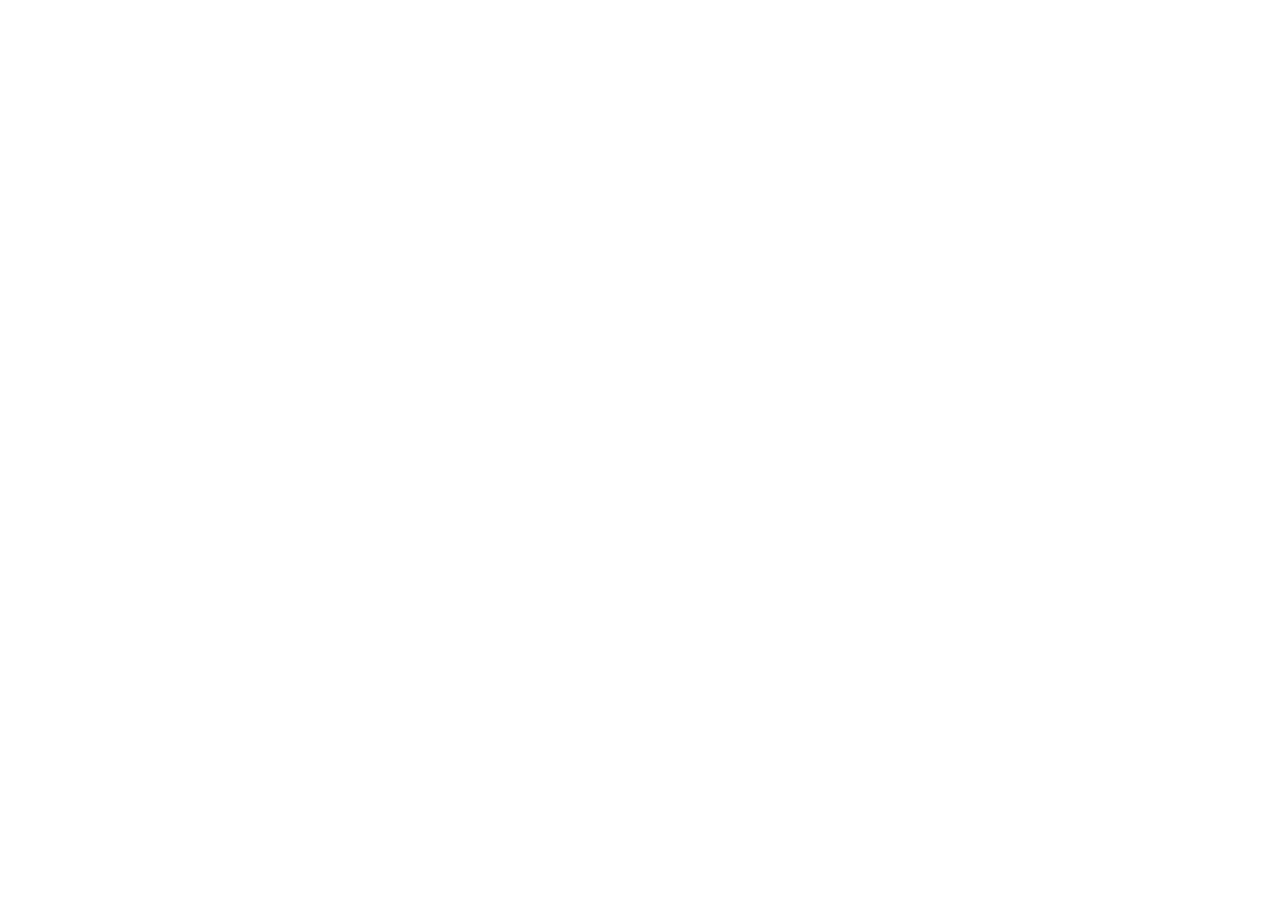
==== index.html @ 05d58f71 "commit" ====
<!doctype html>
<html lang="en">
  <head>
    <meta charset="UTF-8" />
    <meta name="viewport" content="width=device-width, initial-scale=1.0" />
    <title>Testimonials Grid Section</title>
  </head>
  <body></body>
</html>
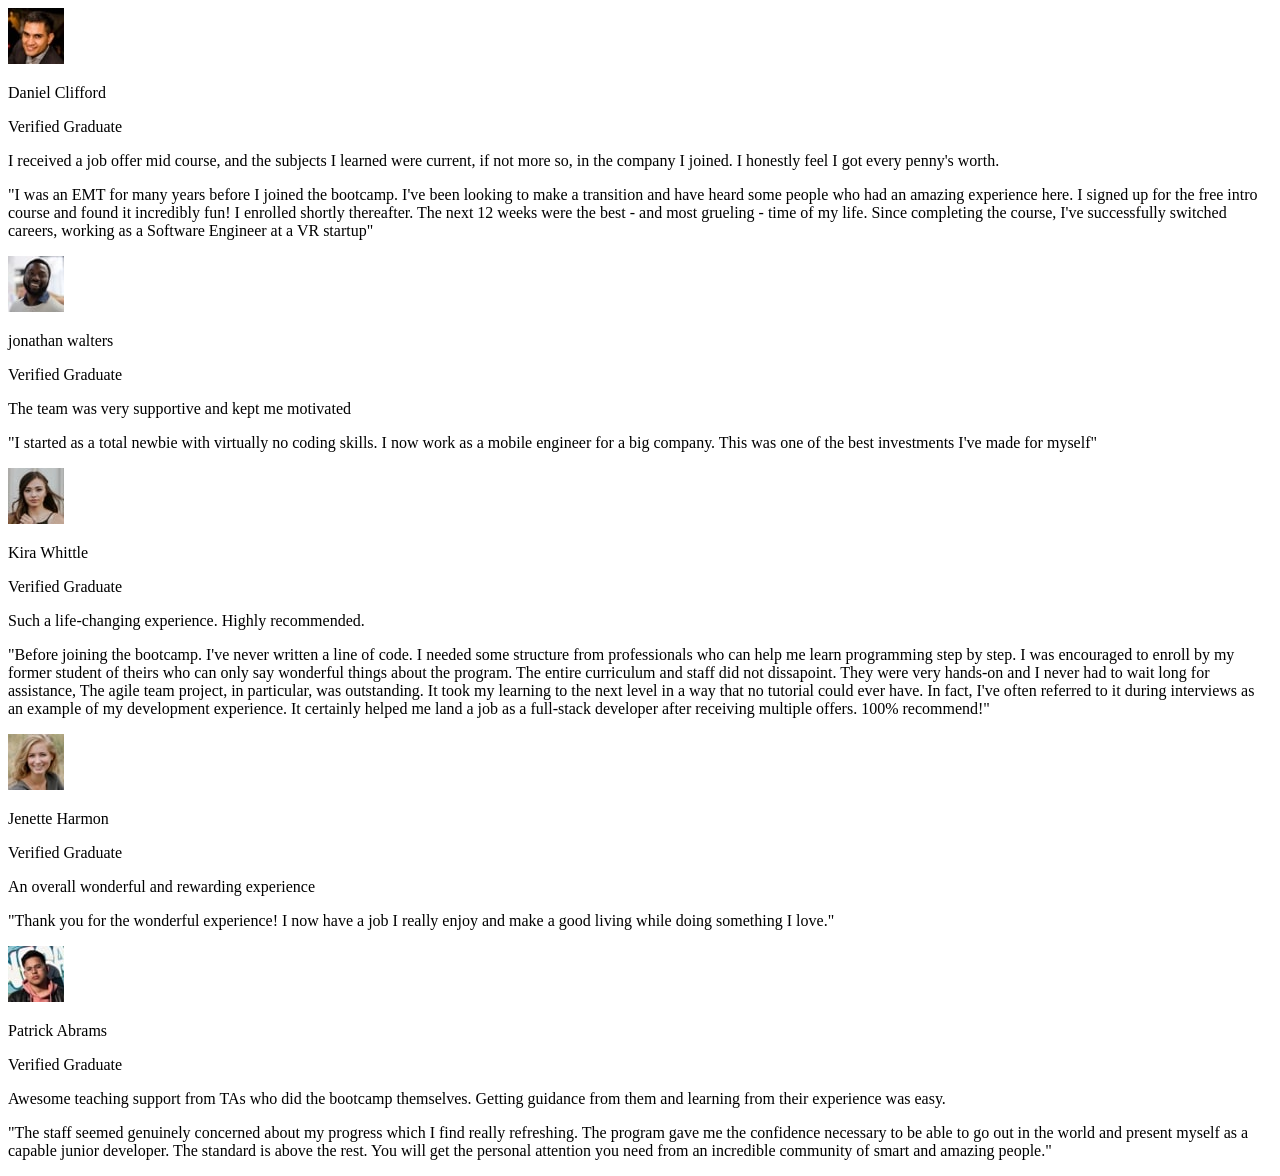
==== commit c22c2e84: "commit" ====
--- a/index.html
+++ b/index.html
@@ -5,5 +5,117 @@
     <meta name="viewport" content="width=device-width, initial-scale=1.0" />
     <title>Testimonials Grid Section</title>
   </head>
-  <body></body>
+  <body>
+    <main class="grid-container">
+      <article class="box box1">
+        <header>
+          <img src="images/image-daniel.jpg" alt="photo of Daniel Clifford" />
+          <div>
+            <p class="name">Daniel Clifford</p>
+            <p class="identity">Verified Graduate</p>
+          </div>
+        </header>
+        <p class="primary-text">
+          I received a job offer mid course, and the subjects I learned were
+          current, if not more so, in the company I joined. I honestly feel I
+          got every penny's worth.
+        </p>
+        <p class="secondary-text">
+          "I was an EMT for many years before I joined the bootcamp. I've been
+          looking to make a transition and have heard some people who had an
+          amazing experience here. I signed up for the free intro course and
+          found it incredibly fun! I enrolled shortly thereafter. The next 12
+          weeks were the best - and most grueling - time of my life. Since
+          completing the course, I've successfully switched careers, working as
+          a Software Engineer at a VR startup"
+        </p>
+      </article>
+      <article class="box box2">
+        <header>
+          <img
+            src="images/image-jonathan.jpg"
+            alt="photo of jonathan walters"
+          />
+          <div>
+            <p class="name">jonathan walters</p>
+            <p class="identity">Verified Graduate</p>
+          </div>
+        </header>
+        <p class="primary-text">
+          The team was very supportive and kept me motivated
+        </p>
+        <p class="secondary-text">
+          "I started as a total newbie with virtually no coding skills. I now
+          work as a mobile engineer for a big company. This was one of the best
+          investments I've made for myself"
+        </p>
+      </article>
+
+      <article class="box box2">
+        <header>
+          <img src="images/image-kira.jpg" alt="photo of Kira Whittle" />
+          <div>
+            <p class="name">Kira Whittle</p>
+            <p class="identity">Verified Graduate</p>
+          </div>
+        </header>
+        <p class="primary-text">
+          Such a life-changing experience. Highly recommended.
+        </p>
+        <p class="secondary-text">
+          "Before joining the bootcamp. I've never written a line of code. I
+          needed some structure from professionals who can help me learn
+          programming step by step. I was encouraged to enroll by my former
+          student of theirs who can only say wonderful things about the program.
+          The entire curriculum and staff did not dissapoint. They were very
+          hands-on and I never had to wait long for assistance, The agile team
+          project, in particular, was outstanding. It took my learning to the
+          next level in a way that no tutorial could ever have. In fact, I've
+          often referred to it during interviews as an example of my development
+          experience. It certainly helped me land a job as a full-stack
+          developer after receiving multiple offers. 100% recommend!"
+        </p>
+      </article>
+
+      <article class="box box2">
+        <header>
+          <img src="images/image-jeanette.jpg" alt="photo of Jeanette Harmon" />
+          <div>
+            <p class="name">Jenette Harmon</p>
+            <p class="identity">Verified Graduate</p>
+          </div>
+        </header>
+        <p class="primary-text">
+          An overall wonderful and rewarding experience
+        </p>
+        <p class="secondary-text">
+          "Thank you for the wonderful experience! I now have a job I really
+          enjoy and make a good living while doing something I love."
+        </p>
+      </article>
+
+      <article class="box box2">
+        <header>
+          <img src="images/image-patrick.jpg" alt="photo of Partick Abrams" />
+          <div>
+            <p class="name">Patrick Abrams</p>
+            <p class="identity">Verified Graduate</p>
+          </div>
+        </header>
+        <p class="primary-text">
+          Awesome teaching support from TAs who did the bootcamp themselves.
+          Getting guidance from them and learning from their experience was
+          easy.
+        </p>
+        <p class="secondary-text">
+          "The staff seemed genuinely concerned about my progress which I find
+          really refreshing. The program gave me the confidence necessary to be
+          able to go out in the world and present myself as a capable junior
+          developer. The standard is above the rest. You will get the personal
+          attention you need from an incredible community of smart and amazing
+          people."
+        </p>
+      </article>
+    </main>
+  </body>
 </html>
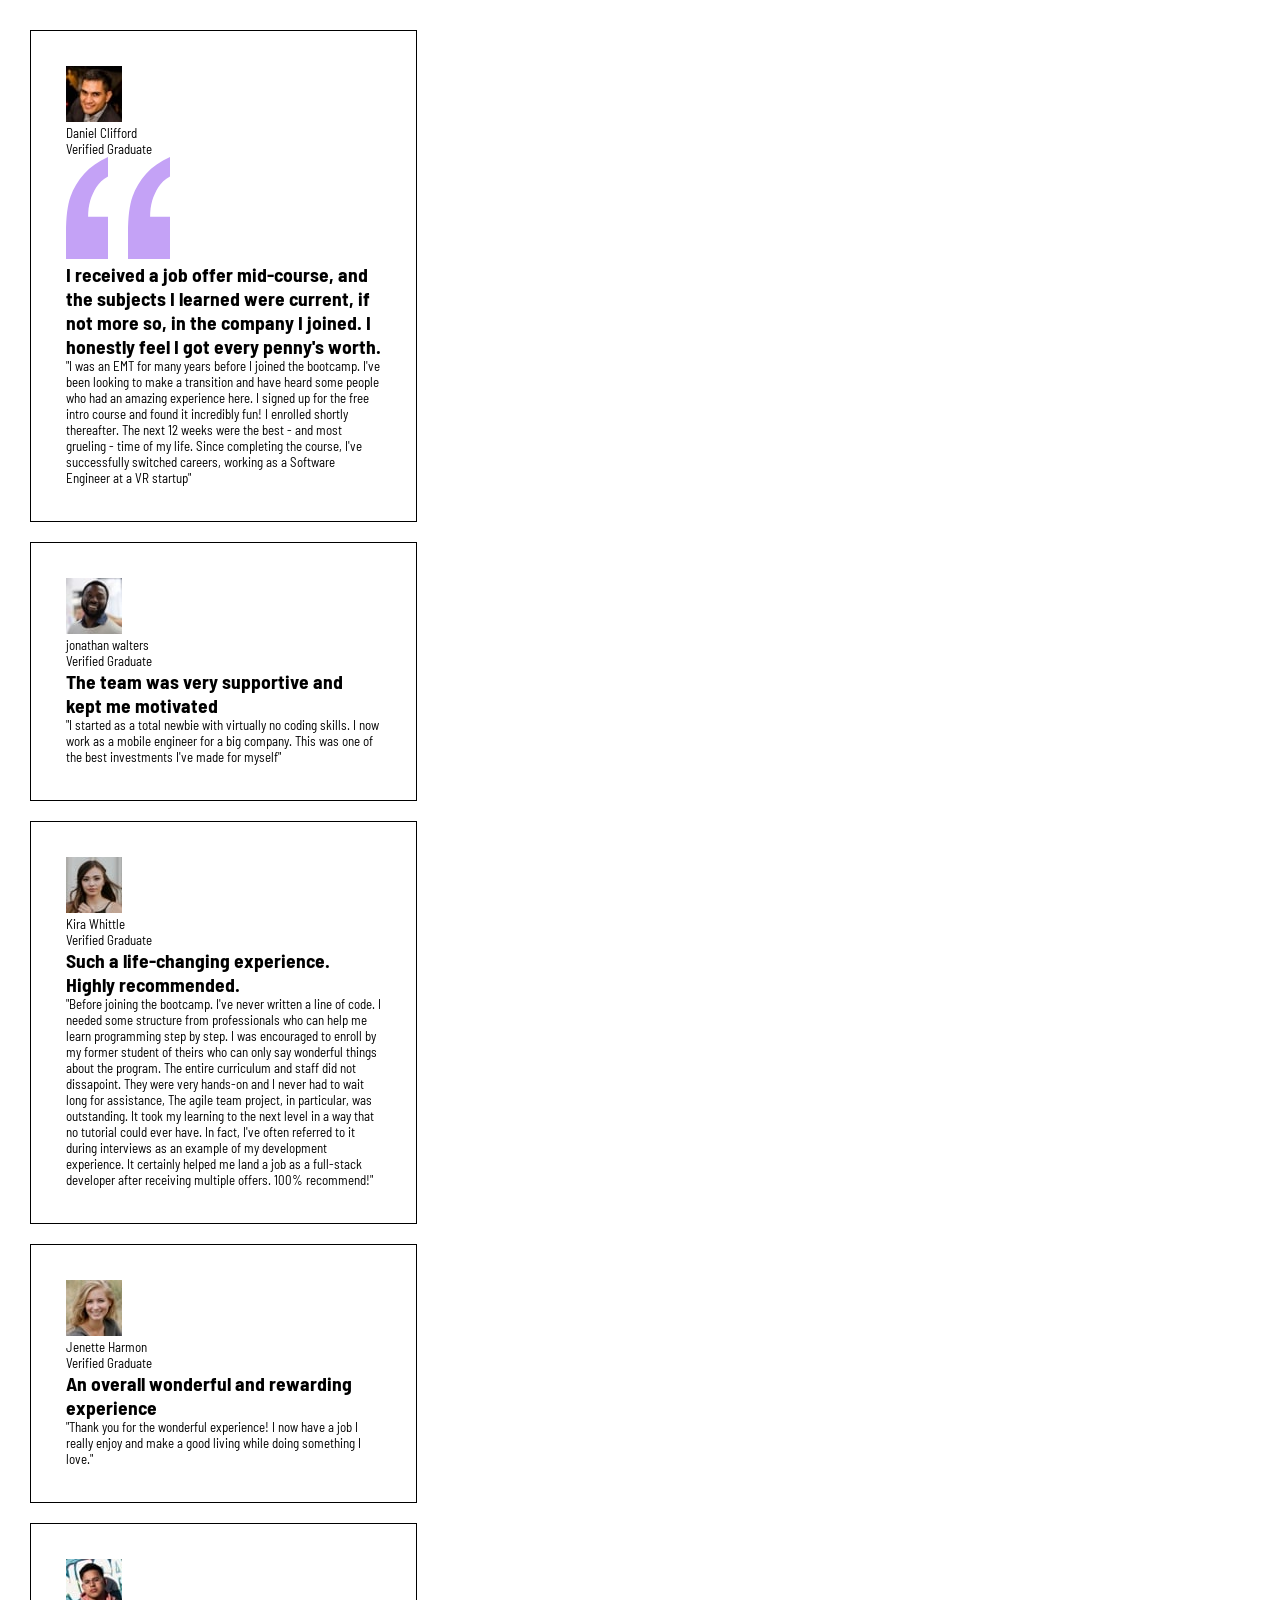
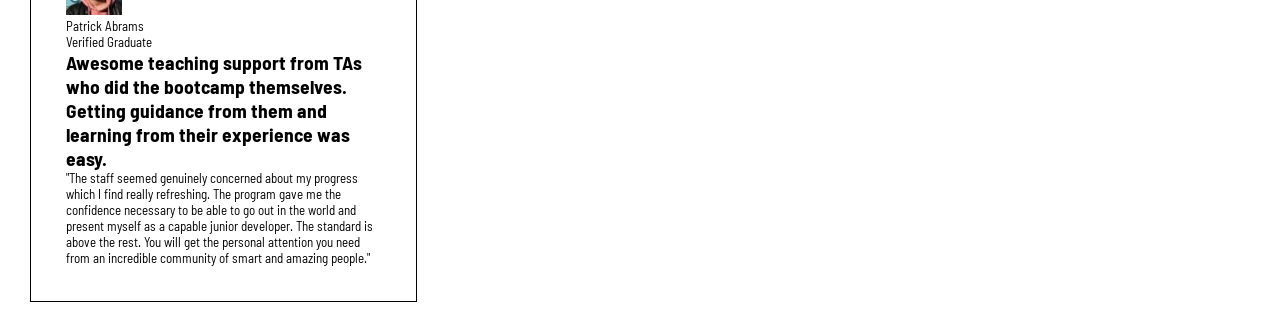
==== commit b94cd1cf: "commit" ====
--- a/index.html
+++ b/index.html
@@ -3,7 +3,16 @@
   <head>
     <meta charset="UTF-8" />
     <meta name="viewport" content="width=device-width, initial-scale=1.0" />
+    <link rel="preconnect" href="https://fonts.googleapis.com" />
+    <link rel="preconnect" href="https://fonts.gstatic.com" crossorigin />
+    <link
+      href="https://fonts.googleapis.com/css2?family=Barlow+Semi+Condensed:ital,
+    wght@0,100;0,200;0,300;0,400;0,500;0,600;0,700;0,800;0,900;1,100;1,200;1,300;
+    1,400;1,500;1,600;1,700;1,800;1,900&display=swap"
+      rel="stylesheet"
+    />
     <title>Testimonials Grid Section</title>
+    <link rel="stylesheet" href="style.css" />
   </head>
   <body>
     <main class="grid-container">
@@ -15,11 +24,31 @@
             <p class="identity">Verified Graduate</p>
           </div>
         </header>
-        <p class="primary-text">
-          I received a job offer mid course, and the subjects I learned were
+        <svg
+          class="icon"
+          xmlns="http://www.w3.org/2000/svg"
+          width="104"
+          height="102"
+        >
+          <path
+            d="M104 102V59.727H84.114c0-5.871.689-11.182 2.068-15.933 
+        1.379-4.75 3.42-9.287 6.125-13.61C95.01 25.86 98.909 22.257 
+        104 19.375V0c-9.758 4.27-17.712 9.874-23.864 16.813-6.151 
+        6.939-10.712 14.545-13.681 22.818C63.485 47.904 62 59.941 
+        62 75.74V102h42zm-62 0V59.727H22.114c0-5.871.689-11.182 
+        2.068-15.933 1.379-4.75 3.42-9.287 6.125-13.61C33.01 25.86 
+        36.909 22.257 42 19.375V0c-9.652 4.27-17.58 9.874-23.784 
+        16.813C12.01 23.752 7.424 31.358 4.455 39.631 1.485 47.904 
+        0 59.941 0 75.74V102h42z"
+            fill="hsl(264, 82%, 80%)"
+            fill-rule="nonzero"
+          />
+        </svg>
+        <h1 class="primary-text">
+          I received a job offer mid-course, and the subjects I learned were
           current, if not more so, in the company I joined. I honestly feel I
           got every penny's worth.
-        </p>
+        </h1>
         <p class="secondary-text">
           "I was an EMT for many years before I joined the bootcamp. I've been
           looking to make a transition and have heard some people who had an
@@ -41,9 +70,9 @@
             <p class="identity">Verified Graduate</p>
           </div>
         </header>
-        <p class="primary-text">
+        <h1 class="primary-text">
           The team was very supportive and kept me motivated
-        </p>
+        </h1>
         <p class="secondary-text">
           "I started as a total newbie with virtually no coding skills. I now
           work as a mobile engineer for a big company. This was one of the best
@@ -59,9 +88,9 @@
             <p class="identity">Verified Graduate</p>
           </div>
         </header>
-        <p class="primary-text">
+        <h1 class="primary-text">
           Such a life-changing experience. Highly recommended.
-        </p>
+        </h1>
         <p class="secondary-text">
           "Before joining the bootcamp. I've never written a line of code. I
           needed some structure from professionals who can help me learn
@@ -85,9 +114,9 @@
             <p class="identity">Verified Graduate</p>
           </div>
         </header>
-        <p class="primary-text">
+        <h1 class="primary-text">
           An overall wonderful and rewarding experience
-        </p>
+        </h1>
         <p class="secondary-text">
           "Thank you for the wonderful experience! I now have a job I really
           enjoy and make a good living while doing something I love."
@@ -102,11 +131,11 @@
             <p class="identity">Verified Graduate</p>
           </div>
         </header>
-        <p class="primary-text">
+        <h1 class="primary-text">
           Awesome teaching support from TAs who did the bootcamp themselves.
           Getting guidance from them and learning from their experience was
           easy.
-        </p>
+        </h1>
         <p class="secondary-text">
           "The staff seemed genuinely concerned about my progress which I find
           really refreshing. The program gave me the confidence necessary to be
--- a/style.css
+++ b/style.css
@@ -0,0 +1,47 @@
+/* 
+COLORS
+PRIMARY
+Purple 50: hsl(260, 100%, 95%)
+Purple 300: hsl(264, 82%, 80%)
+Purple 500: hsl(263, 55%, 52%)
+
+NEUTRAL
+White: hsl(0, 0%, 100%)
+Grey 100: hsl(214, 17%, 92%)
+Grey 200: hsl(0, 0%, 81%)
+Grey 400: hsl(224, 10%, 45%)
+Grey 500: hsl(217, 19%, 35%)
+Dark blue: hsl(219, 29%, 14%)
+Black: hsl(0, 0%, 7%)
+
+TYPOGRAPHY
+DODY COPY
+Font size: 13px
+
+FONT
+Family: Barlow Semi Condensed
+Weights: 500, 600
+ */
+
+* {
+  padding: 0;
+  margin: 0;
+  box-sizing: border-box;
+}
+
+html {
+  font-size: 13px;
+  font-family: "Barlow Semi Condensed", sans-serif;
+}
+
+.grid-container {
+  display: grid;
+  padding: 30px;
+  gap: 20px;
+}
+
+.box {
+  border: 1px solid black;
+  padding: 35px;
+  width: 387px;
+}
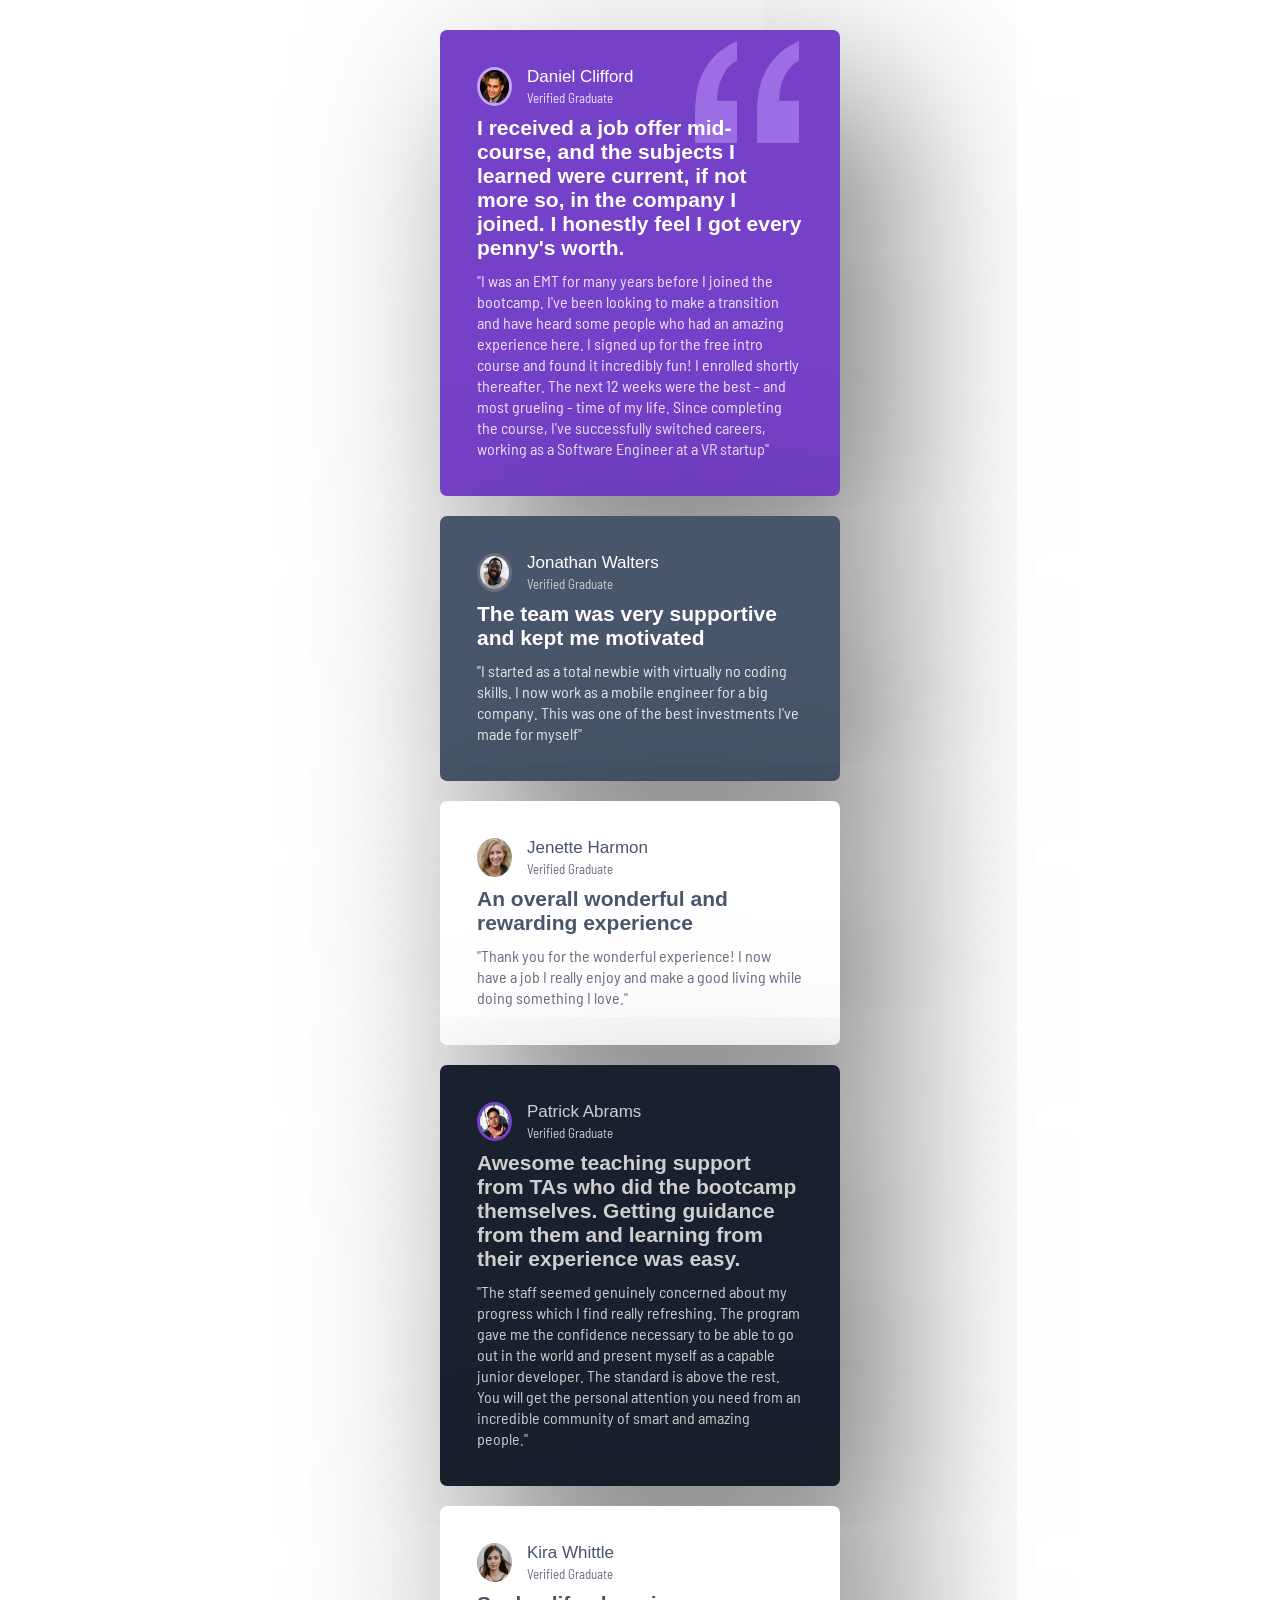
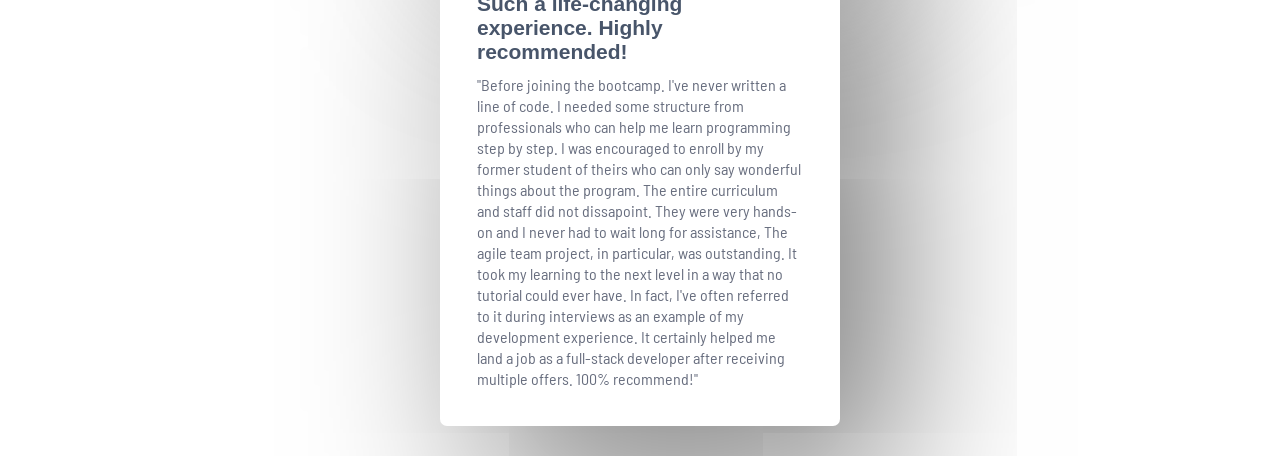
==== commit 615af2f8: "commit" ====
--- a/index.html
+++ b/index.html
@@ -17,8 +17,12 @@
   <body>
     <main class="grid-container">
       <article class="box box1">
-        <header>
-          <img src="images/image-daniel.jpg" alt="photo of Daniel Clifford" />
+        <header class="header">
+          <img
+            class="img daniel"
+            src="images/image-daniel.jpg"
+            alt="photo of Daniel Clifford"
+          />
           <div>
             <p class="name">Daniel Clifford</p>
             <p class="identity">Verified Graduate</p>
@@ -32,15 +36,15 @@
         >
           <path
             d="M104 102V59.727H84.114c0-5.871.689-11.182 2.068-15.933 
-        1.379-4.75 3.42-9.287 6.125-13.61C95.01 25.86 98.909 22.257 
-        104 19.375V0c-9.758 4.27-17.712 9.874-23.864 16.813-6.151 
-        6.939-10.712 14.545-13.681 22.818C63.485 47.904 62 59.941 
-        62 75.74V102h42zm-62 0V59.727H22.114c0-5.871.689-11.182 
-        2.068-15.933 1.379-4.75 3.42-9.287 6.125-13.61C33.01 25.86 
-        36.909 22.257 42 19.375V0c-9.652 4.27-17.58 9.874-23.784 
-        16.813C12.01 23.752 7.424 31.358 4.455 39.631 1.485 47.904 
-        0 59.941 0 75.74V102h42z"
-            fill="hsl(264, 82%, 80%)"
+          1.379-4.75 3.42-9.287 6.125-13.61C95.01 25.86 98.909 22.257 
+          104 19.375V0c-9.758 4.27-17.712 9.874-23.864 16.813-6.151 
+          6.939-10.712 14.545-13.681 22.818C63.485 47.904 62 59.941 
+          62 75.74V102h42zm-62 0V59.727H22.114c0-5.871.689-11.182 
+          2.068-15.933 1.379-4.75 3.42-9.287 6.125-13.61C33.01 25.86 
+          36.909 22.257 42 19.375V0c-9.652 4.27-17.58 9.874-23.784 
+          16.813C12.01 23.752 7.424 31.358 4.455 39.631 1.485 47.904 
+          0 59.941 0 75.74V102h42z"
+            fill="hsl(264, 68%, 66%)"
             fill-rule="nonzero"
           />
         </svg>
@@ -60,8 +64,9 @@
         </p>
       </article>
       <article class="box box2">
-        <header>
+        <header class="header">
           <img
+            class="img jonathan"
             src="images/image-jonathan.jpg"
             alt="photo of jonathan walters"
           />
@@ -79,36 +84,13 @@
           investments I've made for myself"
         </p>
       </article>
-
-      <article class="box box2">
-        <header>
-          <img src="images/image-kira.jpg" alt="photo of Kira Whittle" />
-          <div>
-            <p class="name">Kira Whittle</p>
-            <p class="identity">Verified Graduate</p>
-          </div>
-        </header>
-        <h1 class="primary-text">
-          Such a life-changing experience. Highly recommended.
-        </h1>
-        <p class="secondary-text">
-          "Before joining the bootcamp. I've never written a line of code. I
-          needed some structure from professionals who can help me learn
-          programming step by step. I was encouraged to enroll by my former
-          student of theirs who can only say wonderful things about the program.
-          The entire curriculum and staff did not dissapoint. They were very
-          hands-on and I never had to wait long for assistance, The agile team
-          project, in particular, was outstanding. It took my learning to the
-          next level in a way that no tutorial could ever have. In fact, I've
-          often referred to it during interviews as an example of my development
-          experience. It certainly helped me land a job as a full-stack
-          developer after receiving multiple offers. 100% recommend!"
-        </p>
-      </article>
-
-      <article class="box box2">
-        <header>
-          <img src="images/image-jeanette.jpg" alt="photo of Jeanette Harmon" />
+      <article class="box box3">
+        <header class="header">
+          <img
+            class="img jeanette"
+            src="images/image-jeanette.jpg"
+            alt="photo of Jeanette Harmon"
+          />
           <div>
             <p class="name">Jenette Harmon</p>
             <p class="identity">Verified Graduate</p>
@@ -123,9 +105,13 @@
         </p>
       </article>
 
-      <article class="box box2">
-        <header>
-          <img src="images/image-patrick.jpg" alt="photo of Partick Abrams" />
+      <article class="box box4">
+        <header class="header">
+          <img
+            class="img patrick"
+            src="images/image-patrick.jpg"
+            alt="photo of Partick Abrams"
+          />
           <div>
             <p class="name">Patrick Abrams</p>
             <p class="identity">Verified Graduate</p>
@@ -145,6 +131,35 @@
           people."
         </p>
       </article>
+      <article class="box box5">
+        <header class="header">
+          <img
+            class="img kira"
+            src="images/image-kira.jpg"
+            alt="photo of Kira Whittle"
+          />
+          <div>
+            <p class="name">Kira Whittle</p>
+            <p class="identity">Verified Graduate</p>
+          </div>
+        </header>
+        <h1 class="primary-text">
+          Such a life-changing experience. Highly recommended!
+        </h1>
+        <p class="secondary-text">
+          "Before joining the bootcamp. I've never written a line of code. I
+          needed some structure from professionals who can help me learn
+          programming step by step. I was encouraged to enroll by my former
+          student of theirs who can only say wonderful things about the program.
+          The entire curriculum and staff did not dissapoint. They were very
+          hands-on and I never had to wait long for assistance, The agile team
+          project, in particular, was outstanding. It took my learning to the
+          next level in a way that no tutorial could ever have. In fact, I've
+          often referred to it during interviews as an example of my development
+          experience. It certainly helped me land a job as a full-stack
+          developer after receiving multiple offers. 100% recommend!"
+        </p>
+      </article>
     </main>
   </body>
 </html>
--- a/style.css
+++ b/style.css
@@ -38,10 +38,174 @@
   display: grid;
   padding: 30px;
   gap: 20px;
+  justify-items: center;
 }
 
 .box {
-  border: 1px solid black;
-  padding: 35px;
-  width: 387px;
-}
+  display: grid;
+  /* border: 1px solid black; */
+  padding: 37px;
+  width: 400px;
+  border-radius: 7px;
+  row-gap: 10px;
+  position: relative;
+  box-shadow: 48px 63px 175px 5px rgba(0, 0, 0, 0.504);
+}
+
+.box1 {
+  background-color: hsl(263, 55%, 52%);
+  color: hsl(0, 0%, 100%);
+}
+
+.header {
+  display: flex;
+  gap: 15px;
+  width: 190px;
+}
+
+.img {
+  border-radius: 50%;
+  width: 35px;
+}
+
+.box1 .img {
+  border: 3px solid hsl(264, 82%, 80%);
+}
+
+.name {
+  font-weight: 600;
+  font-size: 17px;
+  text-transform: capitalize;
+  margin-bottom: 3px;
+  font-weight: 500;
+}
+
+.box1 .identity {
+  color: hsl(260, 100%, 95%);
+}
+
+.icon {
+  position: absolute;
+  right: 41px;
+  top: 11px;
+  z-index: 0;
+}
+
+.primary-text {
+  font-size: 21px;
+  z-index: 1;
+  font-weight: 600;
+}
+
+.secondary-text {
+  line-height: 21px;
+  font-size: 16px;
+}
+
+.box1 .secondary-text {
+  /* font-size: 14.5px; */
+  color: hsl(260, 100%, 95%);
+}
+
+.box2 {
+  background-color: hsl(217, 19%, 35%);
+  color: hsl(0, 0%, 100%);
+}
+
+.box2 .img {
+  border: 3px solid hsl(224, 10%, 45%);
+}
+
+.box2 .identity {
+  color: hsl(0, 0%, 81%);
+}
+
+.box2 .secondary-text {
+  color: hsl(214, 17%, 92%);
+}
+
+.box3,
+.box5 {
+  background-color: hsl(0, 0%, 100%);
+}
+
+.box3 .name,
+.box5 .name {
+  color: hsl(217, 19%, 35%);
+}
+
+.box3 .identity,
+.box5 .identity {
+  color: hsl(224, 10%, 45%);
+}
+
+.box3 .primary-text,
+.box5 .primary-text {
+  color: hsl(217, 19%, 35%);
+}
+
+.box3 .secondary-text,
+.box5 .secondary-text {
+  color: hsl(224, 10%, 45%);
+}
+
+.box4 {
+  color: hsl(0, 0%, 81%);
+  background-color: hsl(219, 29%, 14%);
+}
+
+.box4 .img {
+  border: 3px solid hsl(263, 55%, 52%);
+}
+
+@media (min-width: 1500px) {
+  .grid-container {
+    align-content: center;
+    justify-content: center;
+    grid-template-columns: 1460px;
+    grid-template-rows: 622px;
+    height: 100vh;
+  }
+
+  .box {
+    grid-column: 1;
+    grid-row: 1;
+  }
+
+  .box1 {
+    width: 734px;
+    align-self: start;
+    justify-self: start;
+    height: 305px;
+  }
+
+  .box2 {
+    width: 327px;
+    align-self: start;
+    justify-self: center;
+    margin-left: 392px;
+    height: 305px;
+  }
+
+  .box3 {
+    width: 324px;
+    height: 289px;
+    justify-self: start;
+    align-self: end;
+    padding-bottom: -1px;
+  }
+
+  .box4 {
+    width: 741px;
+    height: 290px;
+    align-self: end;
+    margin-right: 17px;
+  }
+
+  .box5 {
+    align-self: start;
+    justify-self: end;
+    height: 622px;
+    width: 346px;
+  }
+}
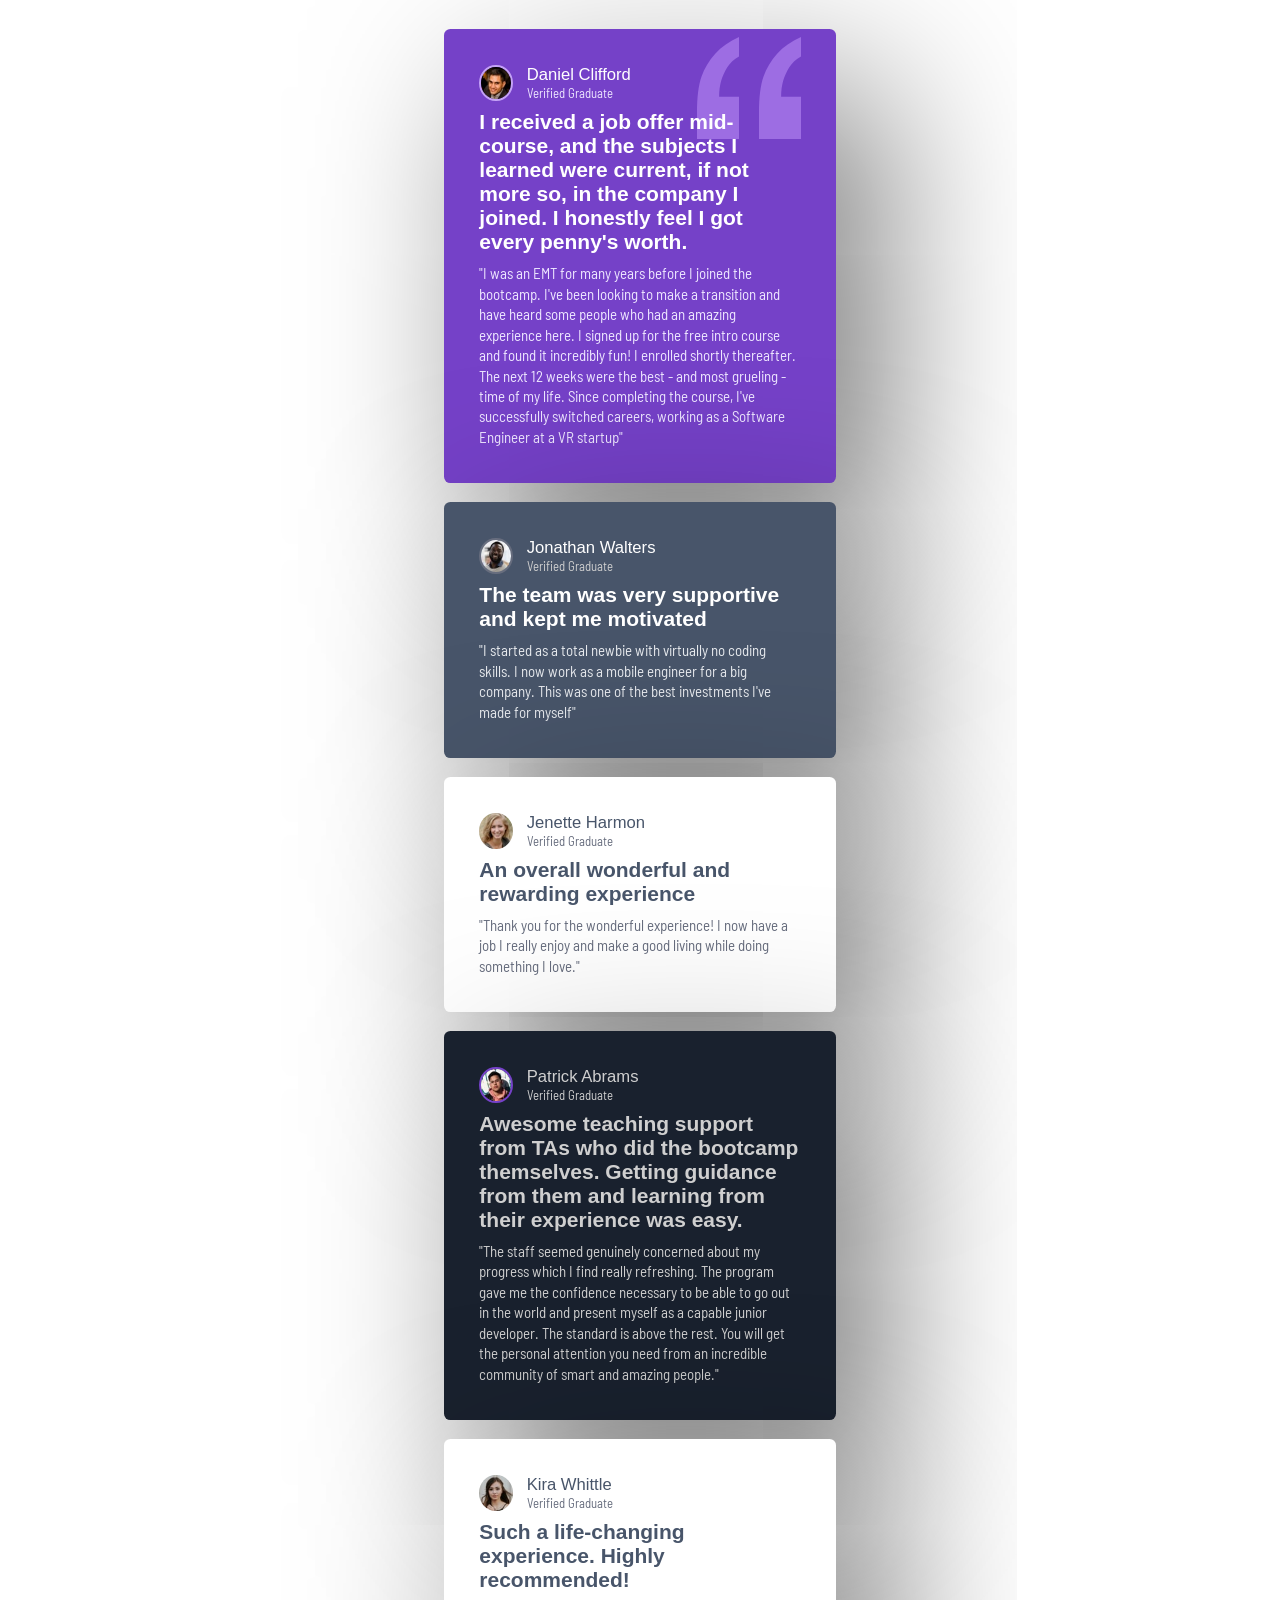
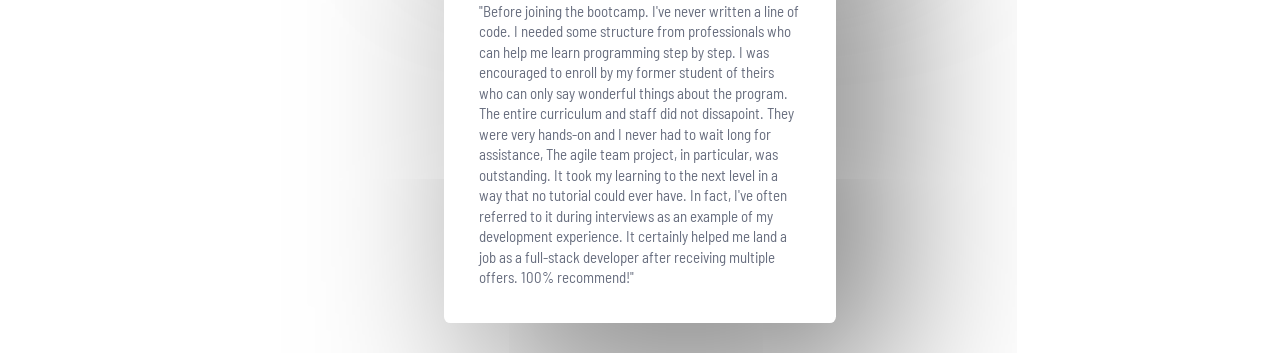
==== commit e97e7d11: "commit" ====
--- a/index.html
+++ b/index.html
@@ -23,11 +23,13 @@
             src="images/image-daniel.jpg"
             alt="photo of Daniel Clifford"
           />
+
           <div>
             <p class="name">Daniel Clifford</p>
             <p class="identity">Verified Graduate</p>
           </div>
         </header>
+
         <svg
           class="icon"
           xmlns="http://www.w3.org/2000/svg"
@@ -48,11 +50,13 @@
             fill-rule="nonzero"
           />
         </svg>
+
         <h1 class="primary-text">
           I received a job offer mid-course, and the subjects I learned were
           current, if not more so, in the company I joined. I honestly feel I
           got every penny's worth.
         </h1>
+
         <p class="secondary-text">
           "I was an EMT for many years before I joined the bootcamp. I've been
           looking to make a transition and have heard some people who had an
@@ -70,14 +74,17 @@
             src="images/image-jonathan.jpg"
             alt="photo of jonathan walters"
           />
+
           <div>
             <p class="name">jonathan walters</p>
             <p class="identity">Verified Graduate</p>
           </div>
         </header>
+
         <h1 class="primary-text">
           The team was very supportive and kept me motivated
         </h1>
+
         <p class="secondary-text">
           "I started as a total newbie with virtually no coding skills. I now
           work as a mobile engineer for a big company. This was one of the best
@@ -91,20 +98,22 @@
             src="images/image-jeanette.jpg"
             alt="photo of Jeanette Harmon"
           />
+
           <div>
             <p class="name">Jenette Harmon</p>
             <p class="identity">Verified Graduate</p>
           </div>
         </header>
+
         <h1 class="primary-text">
           An overall wonderful and rewarding experience
         </h1>
+
         <p class="secondary-text">
           "Thank you for the wonderful experience! I now have a job I really
           enjoy and make a good living while doing something I love."
         </p>
       </article>
-
       <article class="box box4">
         <header class="header">
           <img
@@ -112,16 +121,19 @@
             src="images/image-patrick.jpg"
             alt="photo of Partick Abrams"
           />
+
           <div>
             <p class="name">Patrick Abrams</p>
             <p class="identity">Verified Graduate</p>
           </div>
         </header>
+
         <h1 class="primary-text">
           Awesome teaching support from TAs who did the bootcamp themselves.
           Getting guidance from them and learning from their experience was
           easy.
         </h1>
+
         <p class="secondary-text">
           "The staff seemed genuinely concerned about my progress which I find
           really refreshing. The program gave me the confidence necessary to be
@@ -138,14 +150,17 @@
             src="images/image-kira.jpg"
             alt="photo of Kira Whittle"
           />
+
           <div>
             <p class="name">Kira Whittle</p>
             <p class="identity">Verified Graduate</p>
           </div>
         </header>
+
         <h1 class="primary-text">
           Such a life-changing experience. Highly recommended!
         </h1>
+
         <p class="secondary-text">
           "Before joining the bootcamp. I've never written a line of code. I
           needed some structure from professionals who can help me learn
--- a/style.css
+++ b/style.css
@@ -1,28 +1,27 @@
-/* 
-COLORS
-PRIMARY
-Purple 50: hsl(260, 100%, 95%)
-Purple 300: hsl(264, 82%, 80%)
-Purple 500: hsl(263, 55%, 52%)
-
-NEUTRAL
-White: hsl(0, 0%, 100%)
-Grey 100: hsl(214, 17%, 92%)
-Grey 200: hsl(0, 0%, 81%)
-Grey 400: hsl(224, 10%, 45%)
-Grey 500: hsl(217, 19%, 35%)
-Dark blue: hsl(219, 29%, 14%)
-Black: hsl(0, 0%, 7%)
-
-TYPOGRAPHY
-DODY COPY
-Font size: 13px
-
-FONT
-Family: Barlow Semi Condensed
-Weights: 500, 600
- */
-
+:root {
+  --Purple-50: hsl(260, 100%, 95%);
+  --Purple-300: hsl(264, 82%, 80%);
+  --Purple-500: hsl(263, 55%, 52%);
+
+  --White: hsl(0, 0%, 100%);
+  --Grey-100: hsl(214, 17%, 92%);
+  --Grey-200: hsl(0, 0%, 81%);
+  --Grey-400: hsl(224, 10%, 45%);
+  --Grey-500: hsl(217, 19%, 35%);
+
+  --Dark-blue: hsl(219, 29%, 14%);
+  --Black: hsl(0, 0%, 7%);
+
+  --font-weight-500: 500;
+  --font-weight-600: 600;
+
+  --font-size: 13px;
+
+  --font-family-primary: "Barlow Semi Condensed";
+}
+
+/* MOBILE FIRST APPROACH */
+/* GENERAL STYLING */
 * {
   padding: 0;
   margin: 0;
@@ -30,141 +29,142 @@
 }
 
 html {
-  font-size: 13px;
-  font-family: "Barlow Semi Condensed", sans-serif;
+  font-size: 0.8rem;
+  font-family: var(--font-family-primary), sans-serif;
 }
 
 .grid-container {
   display: grid;
-  padding: 30px;
-  gap: 20px;
+  padding: 2.3rem;
+  gap: 1.5rem;
   justify-items: center;
 }
 
 .box {
   display: grid;
-  /* border: 1px solid black; */
-  padding: 37px;
-  width: 400px;
-  border-radius: 7px;
-  row-gap: 10px;
+  padding: 2.8rem;
+  inline-size: 30.7rem;
+  border-radius: 0.5rem;
+  row-gap: 0.7rem;
   position: relative;
-  box-shadow: 48px 63px 175px 5px rgba(0, 0, 0, 0.504);
-}
-
-.box1 {
-  background-color: hsl(263, 55%, 52%);
-  color: hsl(0, 0%, 100%);
+  box-shadow: 3.6rem 4.8rem 13.4rem 0.3rem rgba(0, 0, 0, 0.504);
 }
 
 .header {
   display: flex;
-  gap: 15px;
-  width: 190px;
+  gap: 1.1rem;
+  inline-size: 14.6rem;
 }
 
 .img {
   border-radius: 50%;
-  width: 35px;
-}
-
-.box1 .img {
-  border: 3px solid hsl(264, 82%, 80%);
+  width: 2.6rem;
+  inline-size: 2.6rem;
 }
 
 .name {
-  font-weight: 600;
-  font-size: 17px;
+  font-weight: var(--font-weight-600);
+  font-size: 1.3rem;
   text-transform: capitalize;
-  margin-bottom: 3px;
-  font-weight: 500;
-}
-
-.box1 .identity {
-  color: hsl(260, 100%, 95%);
-}
-
-.icon {
-  position: absolute;
-  right: 41px;
-  top: 11px;
-  z-index: 0;
+  margin-inline-end: 0.2rem;
+  font-weight: var(--font-weight-500);
 }
 
 .primary-text {
-  font-size: 21px;
+  font-size: 1.64rem;
   z-index: 1;
   font-weight: 600;
 }
 
 .secondary-text {
-  line-height: 21px;
-  font-size: 16px;
+  line-height: 1.6rem;
+  font-size: 1.17rem;
+}
+
+/* INDIVIDUAL STYLING */
+.box1 {
+  background-color: var(--Purple-500);
+  color: var(--White);
+}
+
+.box1 .img {
+  border: 0.2rem solid var(--Purple-300);
+}
+
+.box1 .identity {
+  color: var(--Purple-50);
+}
+
+.box1 .icon {
+  position: absolute;
+  inset-inline-end: 2.8rem;
+  inset-block-start: 0.6rem;
+  z-index: 0;
 }
 
 .box1 .secondary-text {
-  /* font-size: 14.5px; */
-  color: hsl(260, 100%, 95%);
+  color: var(--Purple-50);
 }
 
 .box2 {
-  background-color: hsl(217, 19%, 35%);
-  color: hsl(0, 0%, 100%);
+  background-color: var(--Grey-500);
+  color: var(--White);
 }
 
 .box2 .img {
-  border: 3px solid hsl(224, 10%, 45%);
+  border: 0.2rem solid var(--Grey-400);
 }
 
 .box2 .identity {
-  color: hsl(0, 0%, 81%);
+  color: var(--Grey-200);
 }
 
 .box2 .secondary-text {
-  color: hsl(214, 17%, 92%);
+  color: var(--Grey-100);
 }
 
 .box3,
 .box5 {
-  background-color: hsl(0, 0%, 100%);
+  background-color: var(--White);
 }
 
 .box3 .name,
 .box5 .name {
-  color: hsl(217, 19%, 35%);
+  color: var(--Grey-500);
 }
 
 .box3 .identity,
 .box5 .identity {
-  color: hsl(224, 10%, 45%);
+  color: var(--Grey-400);
 }
 
 .box3 .primary-text,
 .box5 .primary-text {
-  color: hsl(217, 19%, 35%);
+  color: var(--Grey-500);
 }
 
 .box3 .secondary-text,
 .box5 .secondary-text {
-  color: hsl(224, 10%, 45%);
+  color: var(--Grey-400);
 }
 
 .box4 {
-  color: hsl(0, 0%, 81%);
-  background-color: hsl(219, 29%, 14%);
+  color: var(--Grey-200);
+  background-color: var(--Dark-blue);
 }
 
 .box4 .img {
-  border: 3px solid hsl(263, 55%, 52%);
-}
-
-@media (min-width: 1500px) {
+  border: 0.2rem solid var(--Purple-500);
+}
+
+/* WRITTEN FOR BIGGER SCREENS */
+@media (min-width: 93rem) {
   .grid-container {
     align-content: center;
     justify-content: center;
-    grid-template-columns: 1460px;
-    grid-template-rows: 622px;
-    height: 100vh;
+    grid-template-columns: 112.3rem;
+    grid-template-rows: 46.8rem;
+    block-size: 100vh;
   }
 
   .box {
@@ -173,39 +173,38 @@
   }
 
   .box1 {
-    width: 734px;
+    inline-size: 56.4rem;
     align-self: start;
     justify-self: start;
-    height: 305px;
+    block-size: 23.4rem;
   }
 
   .box2 {
-    width: 327px;
+    inline-size: 25.1rem;
     align-self: start;
     justify-self: center;
-    margin-left: 392px;
-    height: 305px;
+    margin-inline-start: 29.5rem;
+    block-size: 23.4rem;
   }
 
   .box3 {
-    width: 324px;
-    height: 289px;
+    inline-size: 23.9rem;
+    block-size: 21.2rem;
     justify-self: start;
     align-self: end;
-    padding-bottom: -1px;
   }
 
   .box4 {
-    width: 741px;
-    height: 290px;
+    inline-size: 57rem;
+    block-size: 21.2rem;
     align-self: end;
-    margin-right: 17px;
+    margin-inline-end: 2.3rem;
   }
 
   .box5 {
     align-self: start;
     justify-self: end;
-    height: 622px;
-    width: 346px;
-  }
-}
+    block-size: 46.8rem;
+    inline-size: 26.6rem;
+  }
+}
